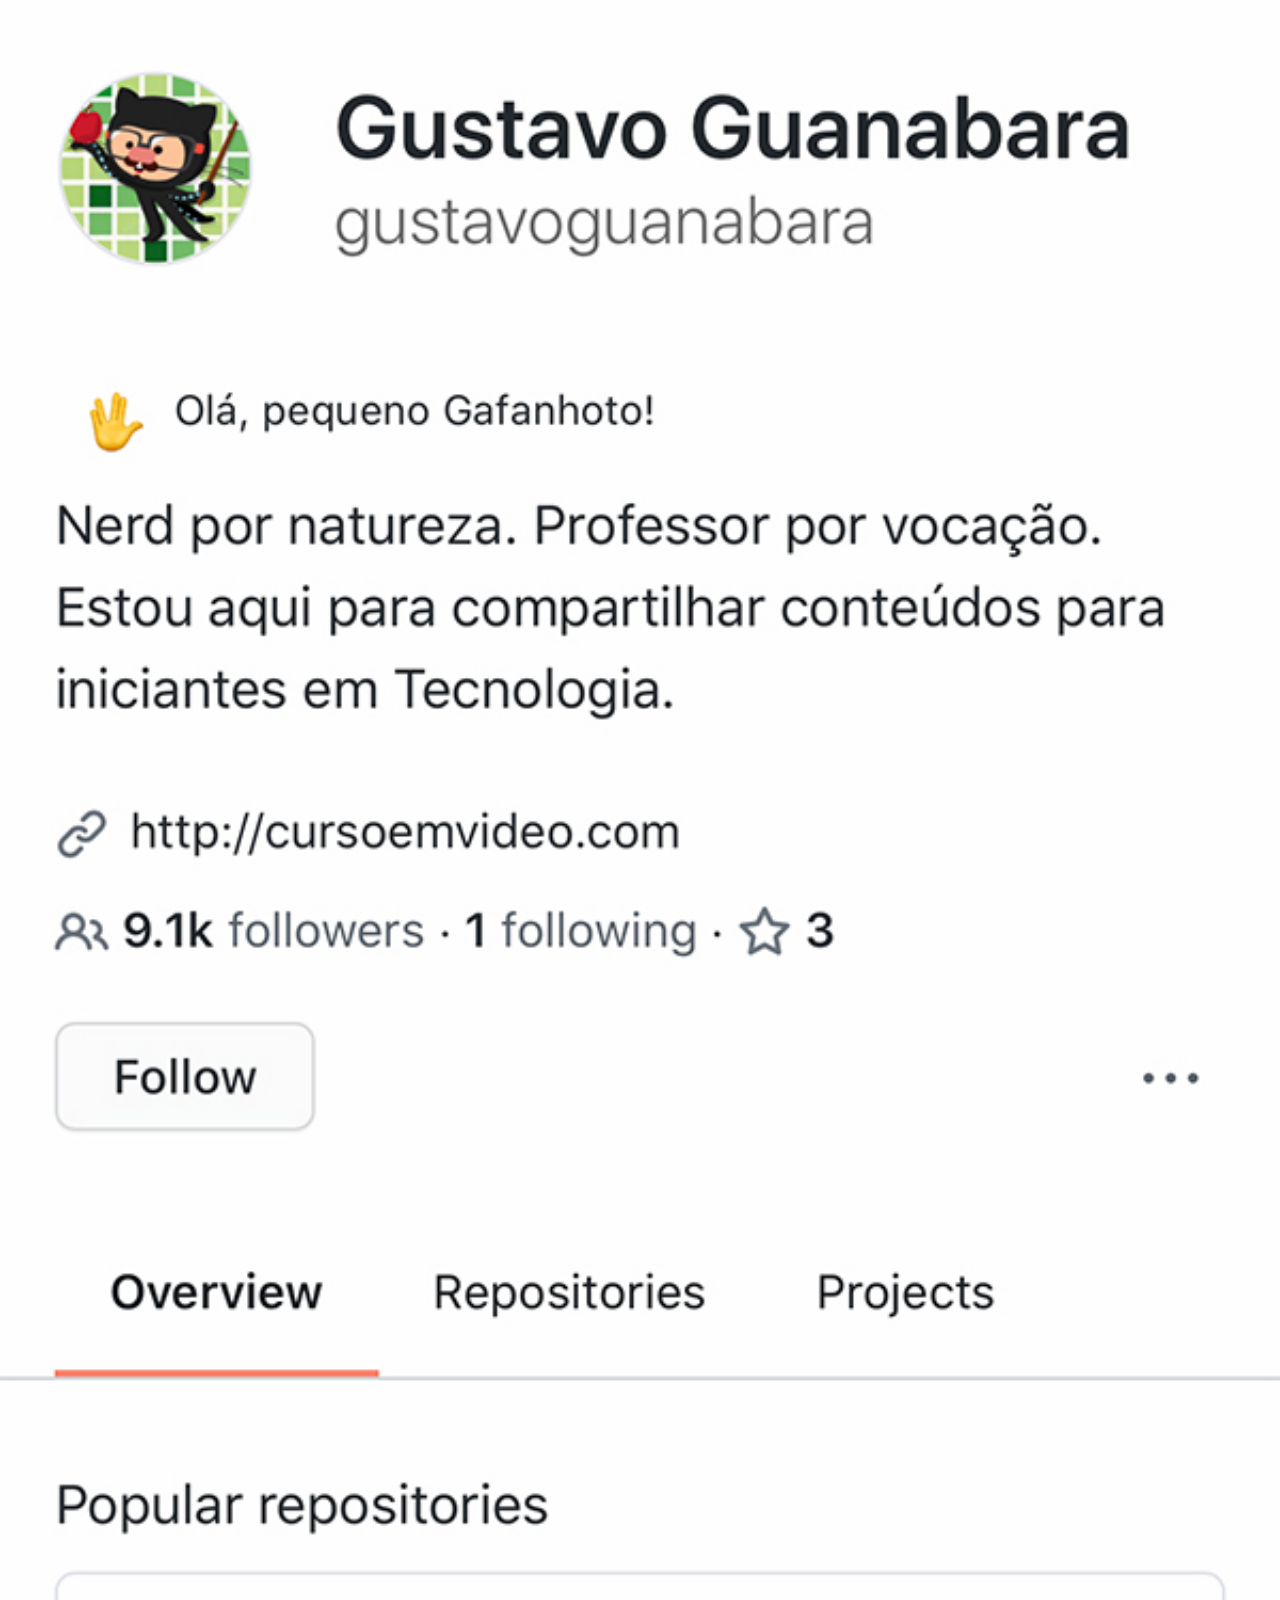
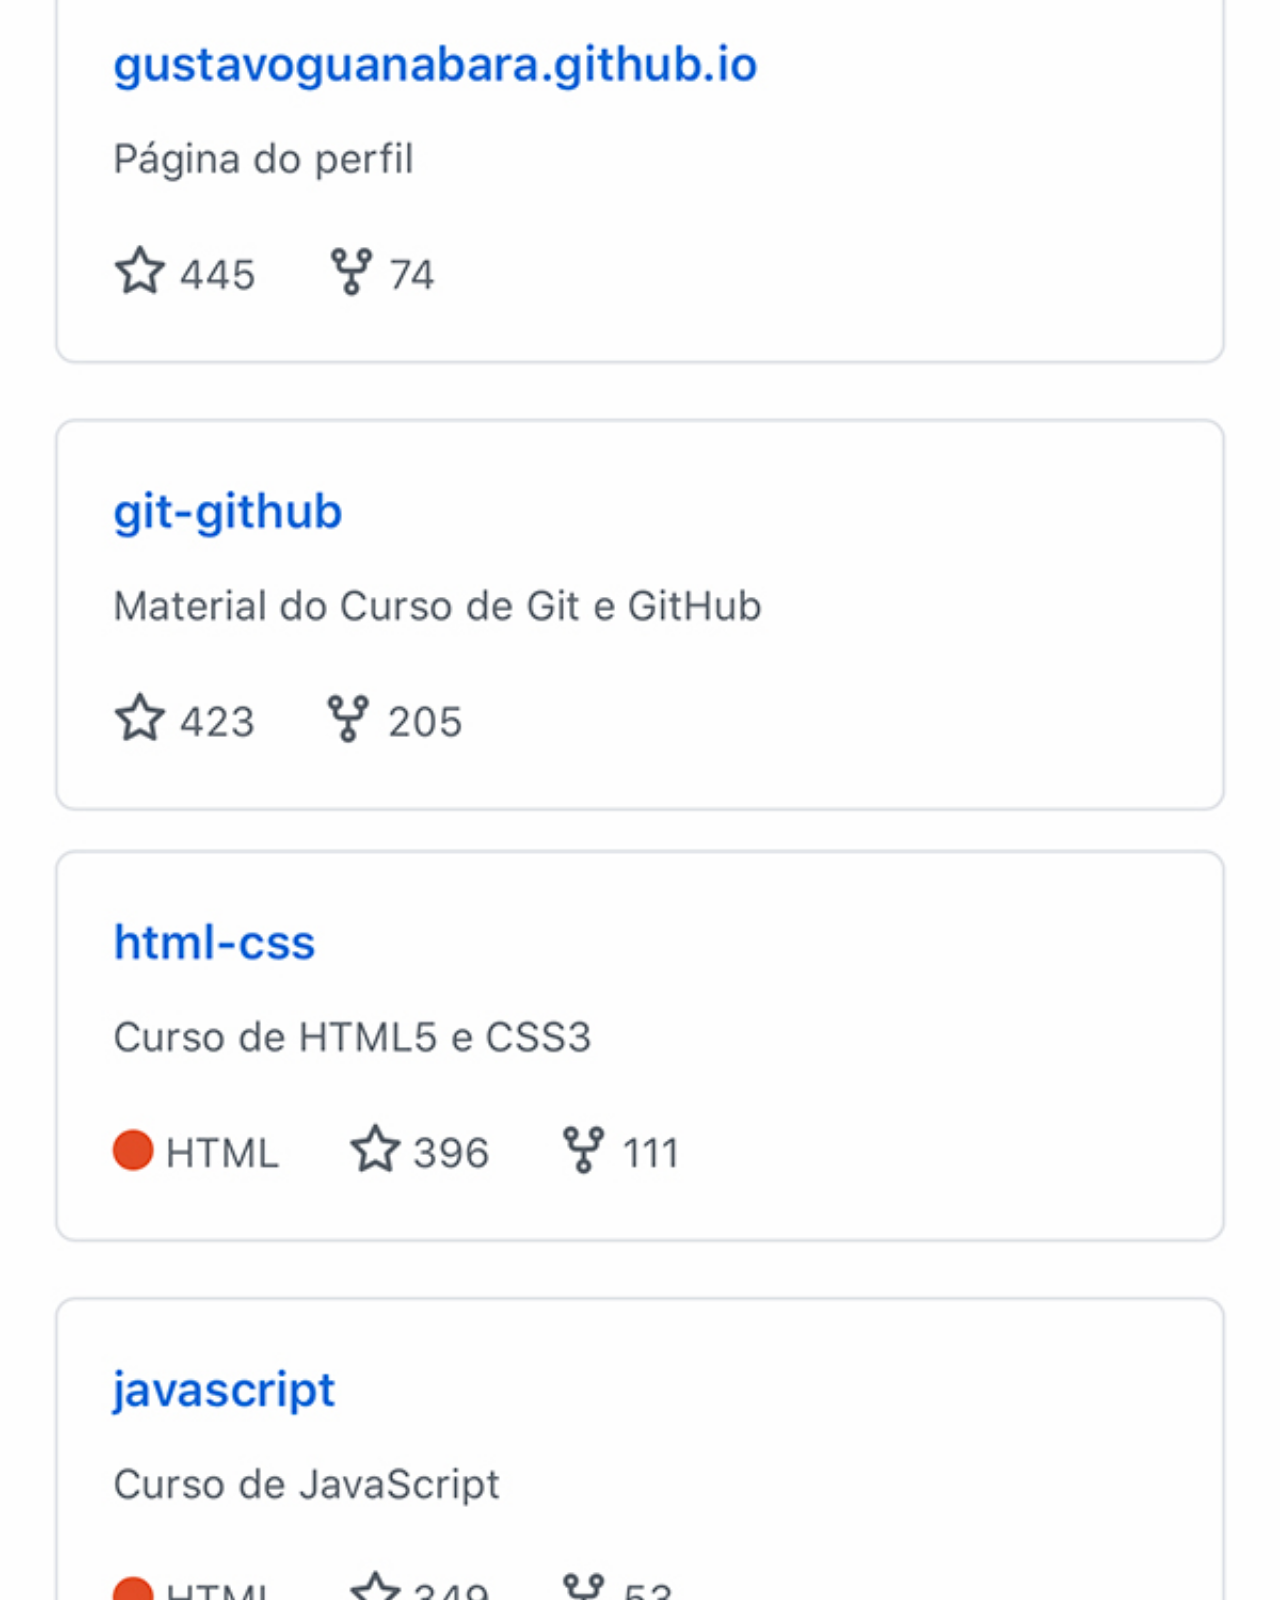
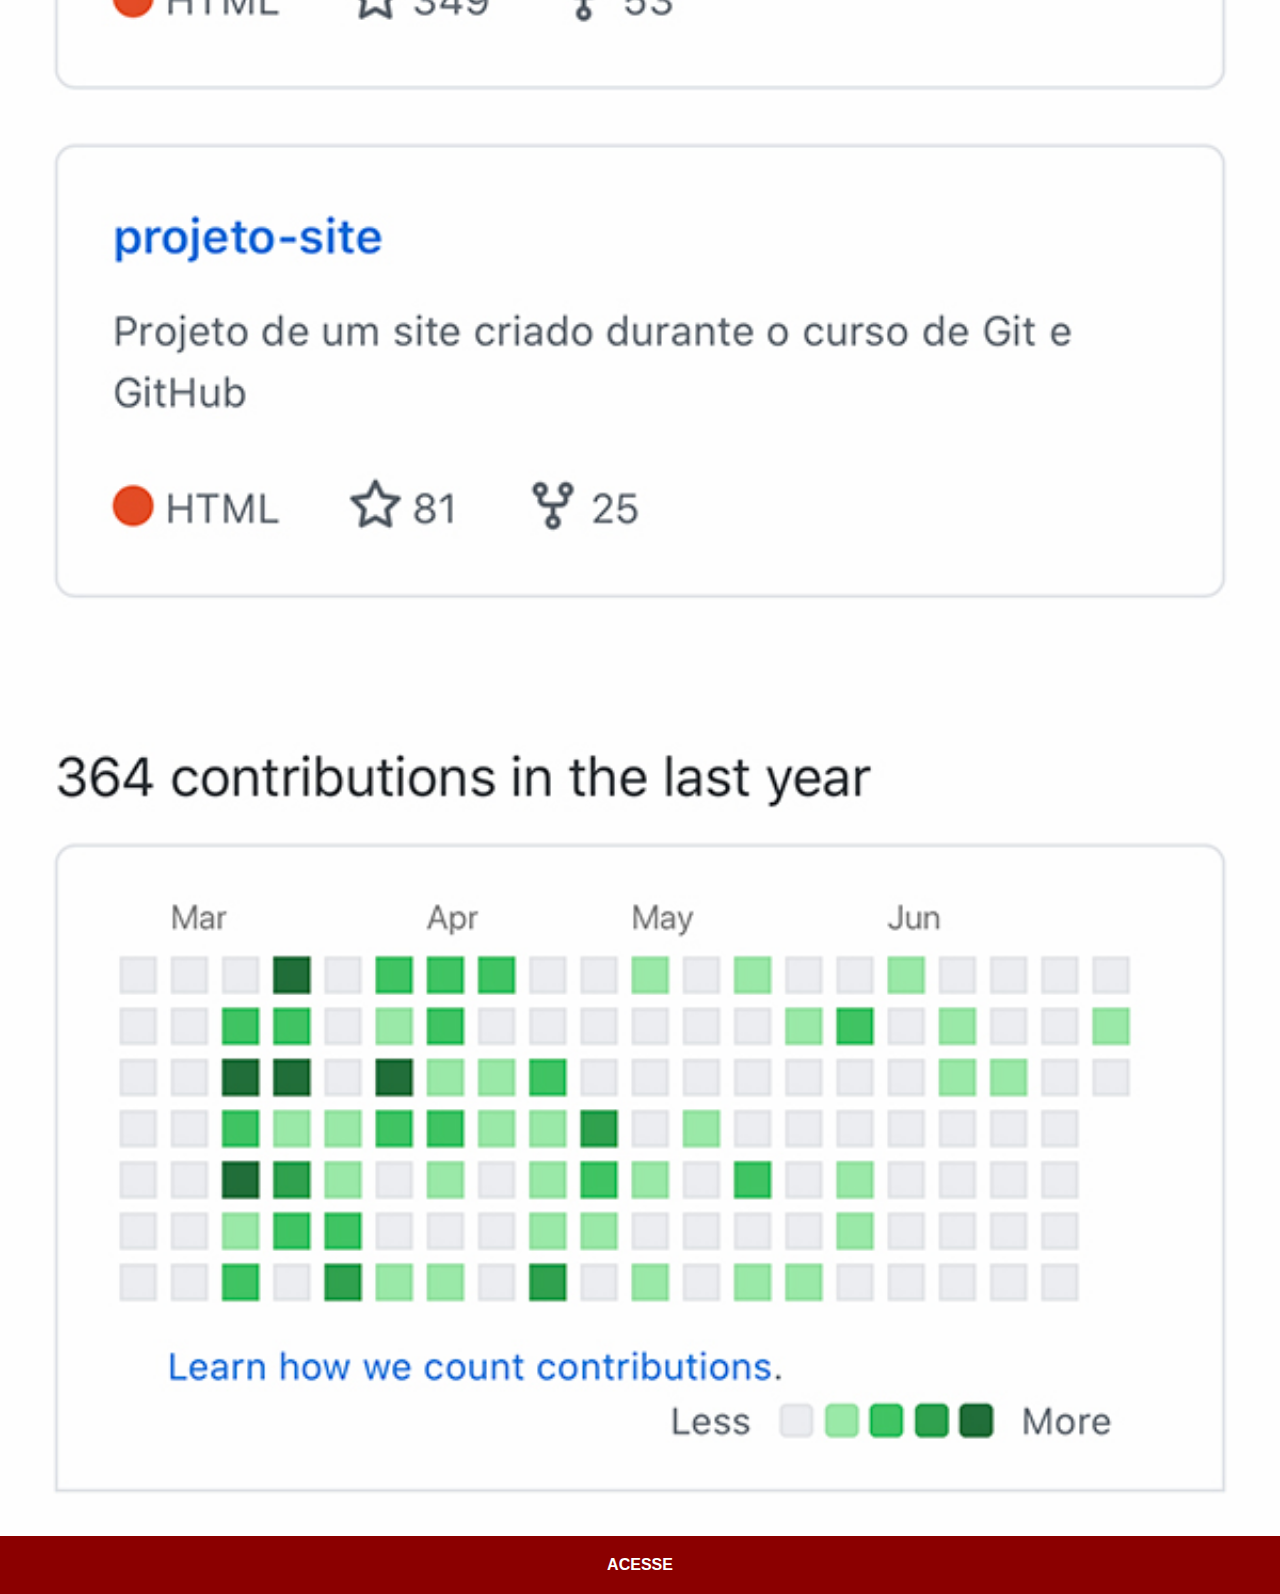
==== github.html @ b977ea5f "Concluido" ====
<!DOCTYPE html>
<html lang="pt-br">
<head>
    <meta charset="UTF-8">
    <meta name="viewport" content="width=device-width, initial-scale=1.0">
    <title>Github</title>
    <link rel="stylesheet" href="estilos/social.css">
</head>
<body>
    <img src="imagens/tela-github.jpg" alt="Github">
    <a href="https://github.com/gustavoguanabara/" target="_blank">ACESSE</a>
</body>
</html>
---- estilos/social.css ----
@charset "UTF-8";

* {
    margin: 0px;
    padding: 0px;
    font-family: Arial, Helvetica, sans-serif;
}

::-webkit-scrollbar {
    width: 0px;
    height: 0px;
}

img {
    width: 100vw;
}

a {
    display: block;
    background-color: darkred;
    color: white;
    padding: 20px;
    text-align: center;
    font-weight: bolder;
    text-decoration: none;
}

a:hover {
    background-color: red;
}
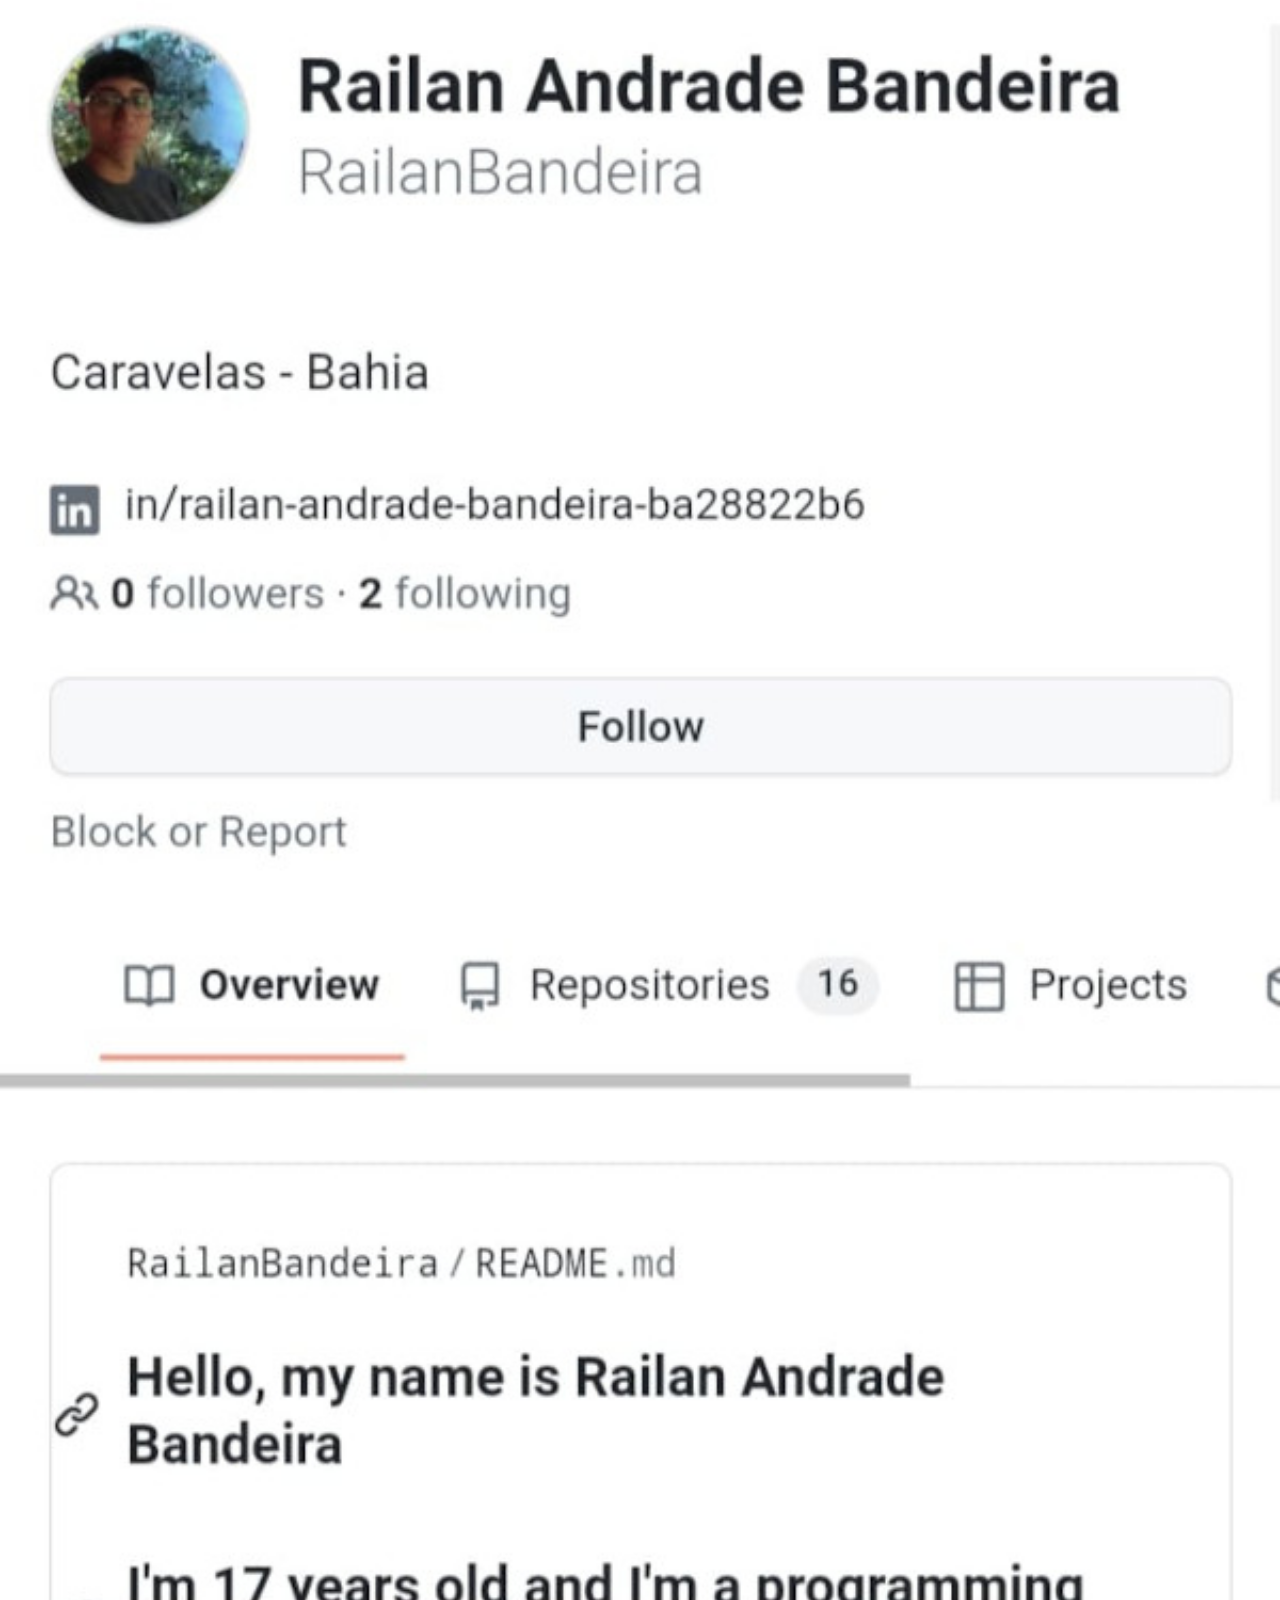
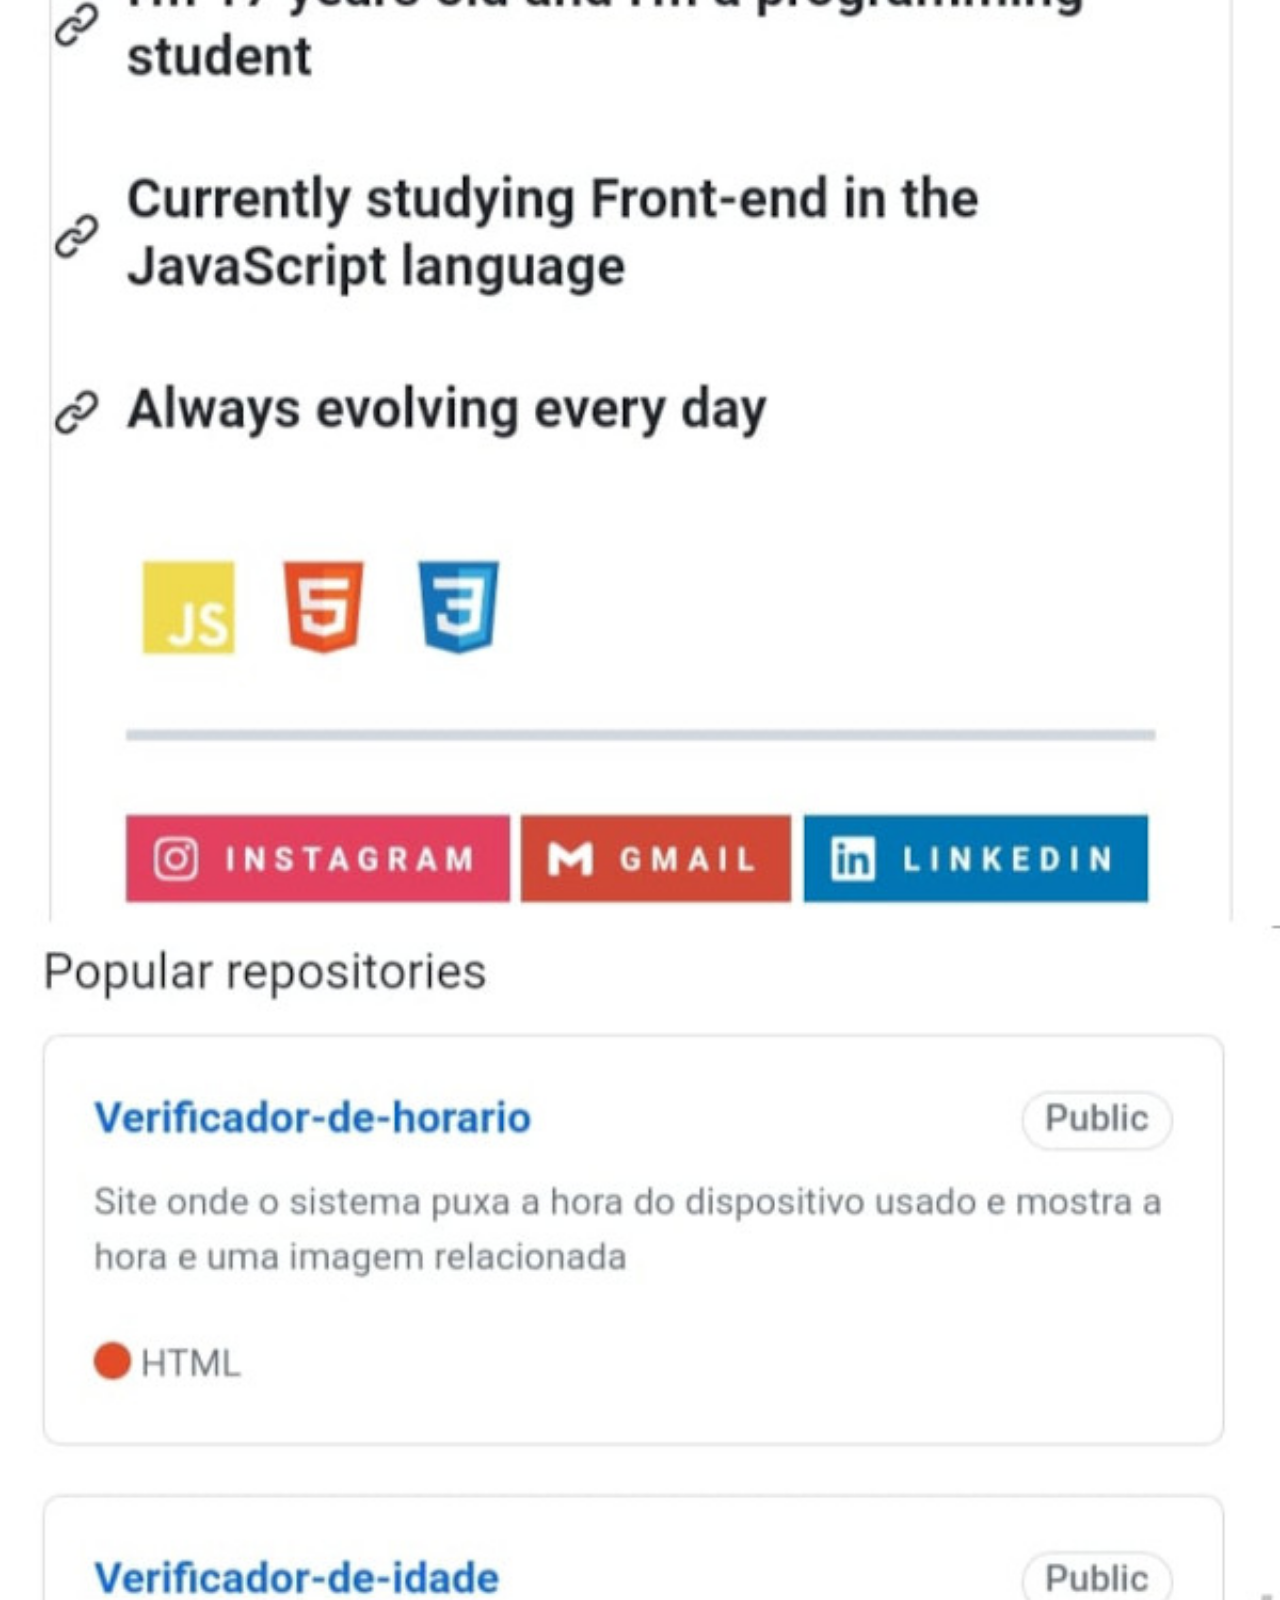
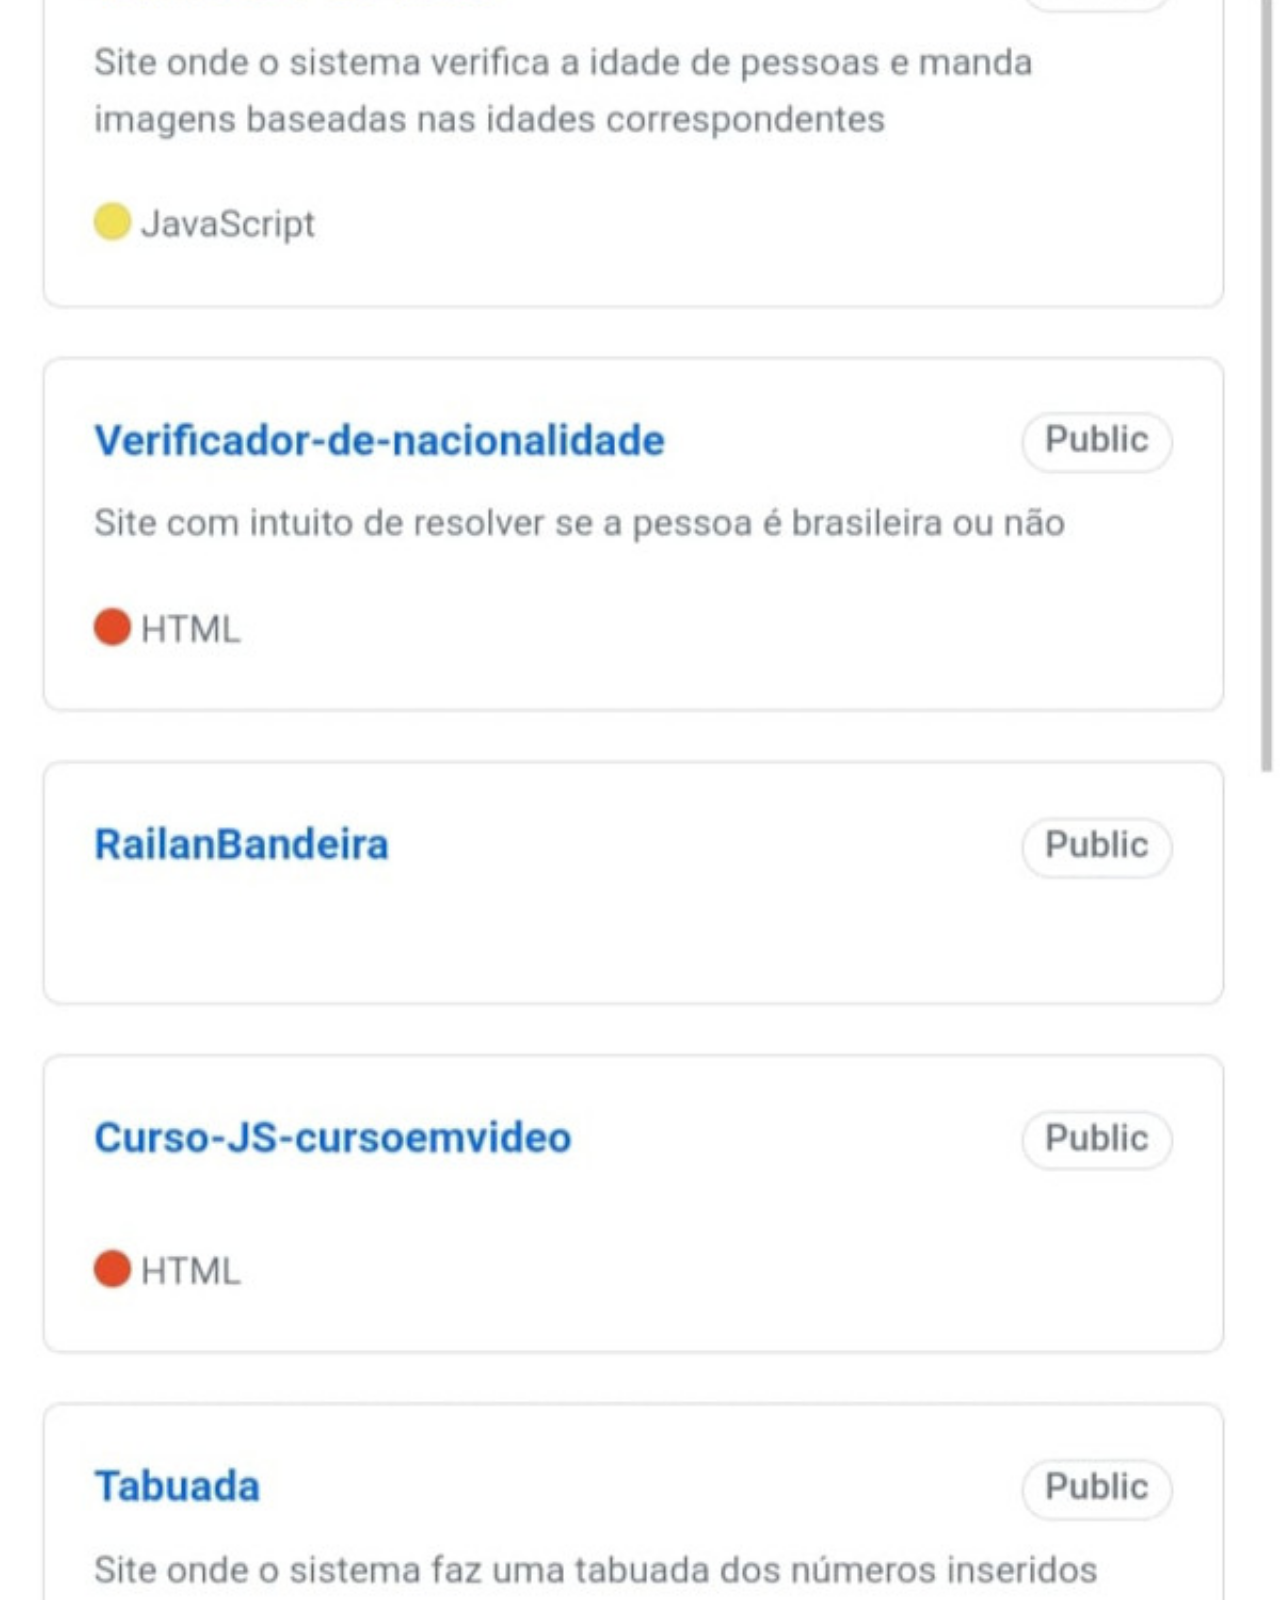
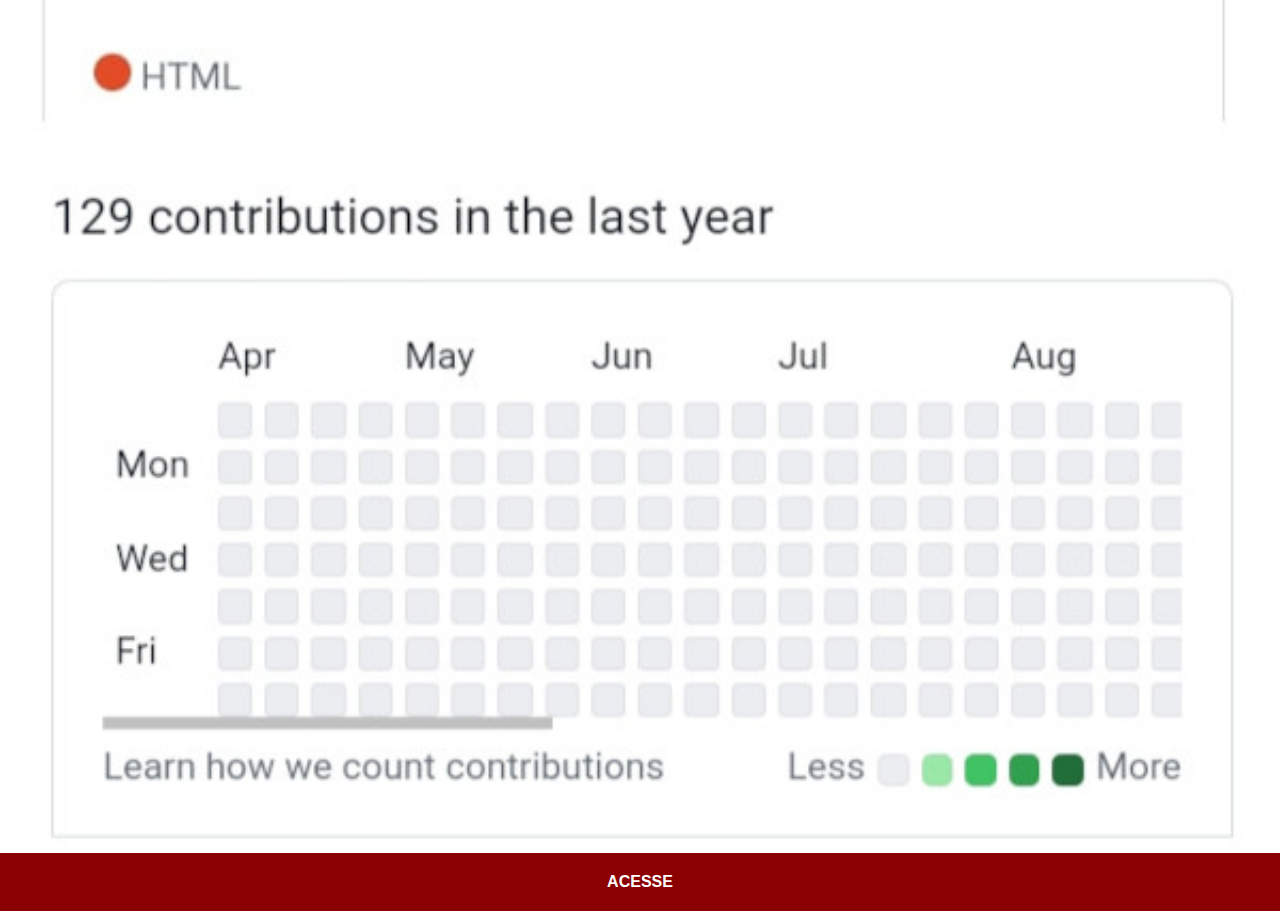
==== commit c7f4d3b9: "Projeto com minhas redes sociais" ====
--- a/github.html
+++ b/github.html
@@ -7,7 +7,7 @@
     <link rel="stylesheet" href="estilos/social.css">
 </head>
 <body>
-    <img src="imagens/tela-github.jpg" alt="Github">
-    <a href="https://github.com/gustavoguanabara/" target="_blank">ACESSE</a>
+    <img src="imagens/tela-meu-github2.0.jpeg" alt="Github">
+    <a href="https://github.com/RailanBandeira" target="_blank">ACESSE</a>
 </body>
 </html>